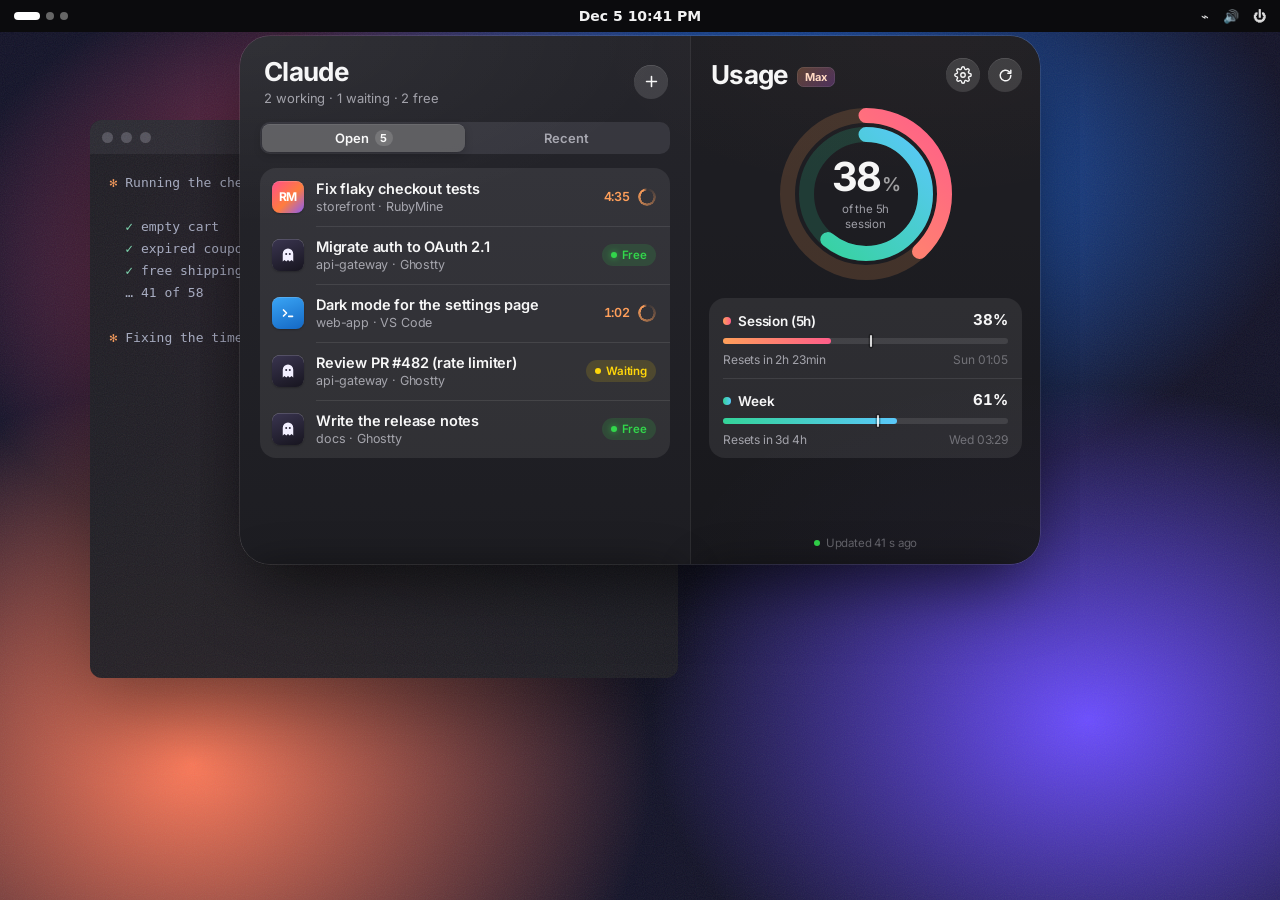
==== tools/stage.html @ d43f77fe "Claude Dock 1.0.0 Island under the GNOME top bar that opens a panel with every running Claude Code s" ====
<!doctype html>
<!--
  Palco pros prints do README: papel de parede + top bar do GNOME + o dock com dados fictícios.
  Sirva a raiz do repo (python3 -m http.server) e abra:
    tools/stage.html?lang=en&view=live        (view: live | recent | sheet | settings | closed)
    tools/stage.html?lang=pt&q=api
-->
<html>
<head>
<meta charset="utf-8">
<title>Claude Dock stage</title>
<style>
  html, body { margin: 0; width: 100%; height: 100%; overflow: hidden; }
  body {
    font-family: "Ubuntu Sans", "Ubuntu", system-ui, sans-serif;
    background:
      radial-gradient(60% 70% at 15% 85%, #ff7a59 0%, transparent 60%),
      radial-gradient(55% 60% at 85% 80%, #6b4dff 0%, transparent 62%),
      radial-gradient(70% 60% at 60% 20%, #1f6feb 0%, transparent 60%),
      radial-gradient(50% 50% at 30% 30%, #c2416a 0%, transparent 70%),
      #121228;
  }
  body::after { /* grão leve */
    content: ""; position: fixed; inset: 0; pointer-events: none; opacity: .18;
    background-image: url("data:image/svg+xml;utf8,<svg xmlns='http://www.w3.org/2000/svg' width='160' height='160'><filter id='n'><feTurbulence type='fractalNoise' baseFrequency='.9' numOctaves='2' stitchTiles='stitch'/></filter><rect width='100%' height='100%' filter='url(%23n)' opacity='.5'/></svg>");
  }
  body.no-grain::after { display: none; }
  .topbar {
    position: fixed; top: 0; left: 0; right: 0; height: 32px; z-index: 1;
    background: #0b0b0d; color: #f2f2f2;
    display: flex; align-items: center; justify-content: space-between;
    padding: 0 14px; font-size: 14px; font-weight: 600;
  }
  .topbar .ws { display: flex; gap: 6px; align-items: center; }
  .topbar .ws i { width: 8px; height: 8px; border-radius: 4px; background: #666; }
  .topbar .ws i:first-child { width: 26px; background: #fff; }
  .topbar .clock { position: absolute; left: 50%; transform: translateX(-50%); }
  .topbar .tray { display: flex; gap: 14px; opacity: .9; font-size: 13px; }
  /* janela de fundo, só pra dar contexto */
  .bgwin {
    position: fixed; left: 7%; top: 120px; width: 46%; height: 62%;
    border-radius: 12px; background: #1e1e24; box-shadow: 0 30px 80px rgba(0,0,0,.45);
    overflow: hidden; opacity: .96;
  }
  .bgwin .bar { height: 34px; background: #2a2a31; display: flex; align-items: center; gap: 8px; padding: 0 12px; }
  .bgwin .bar i { width: 11px; height: 11px; border-radius: 50%; background: #55555e; }
  .bgwin pre { margin: 0; padding: 18px 20px; color: #a9b1c6; font: 13px/1.7 "JetBrains Mono", "Ubuntu Mono", monospace; }
  .bgwin pre b { color: #ff9f5a; font-weight: 500; } .bgwin pre em { color: #7ee0b5; font-style: normal; }
  iframe {
    position: fixed; top: 32px; left: 50%; margin-left: -440px;
    width: 880px; height: 720px; border: 0; z-index: 2; background: transparent;
  }
</style>
</head>
<body>
  <div class="topbar">
    <div class="ws"><i></i><i></i><i></i></div>
    <div class="clock" id="clock"></div>
    <div class="tray"><span>⌁</span><span>🔊</span><span>⏻</span></div>
  </div>
  <div class="bgwin">
    <div class="bar"><i></i><i></i><i></i></div>
    <pre id="code"></pre>
  </div>
  <iframe id="dock" allowtransparency="true"></iframe>
<script>
  const p = new URLSearchParams(location.search);
  if (p.get("grain") === "0") document.body.classList.add("no-grain"); // GIF: sem granulado comprime muito melhor
  const lang = p.get("lang") || "en";
  const now = new Date();
  const loc = lang === "pt" ? "pt-BR" : "en-US";
  document.getElementById("clock").textContent =
    now.toLocaleDateString(loc, { month: "short", day: "numeric" }).replace(".", "") + "  " +
    now.toLocaleTimeString(loc, { hour: "2-digit", minute: "2-digit" });
  document.getElementById("code").innerHTML = lang === "pt"
    ? "<b>✻</b> Rodando os testes do checkout…\n\n  <em>✓</em> carrinho vazio\n  <em>✓</em> cupom expirado\n  <em>✓</em> frete grátis acima de R$ 200\n  … 41 de 58\n\n<b>✻</b> Corrigindo o timeout no mock do gateway"
    : "<b>✻</b> Running the checkout tests…\n\n  <em>✓</em> empty cart\n  <em>✓</em> expired coupon\n  <em>✓</em> free shipping over $50\n  … 41 of 58\n\n<b>✻</b> Fixing the timeout in the gateway mock";
  const q = new URLSearchParams({ lang });
  const view = p.get("view") || "live";
  if (view === "closed") q.set("closed", "1"); else if (view !== "live") q.set("view", view);
  if (p.get("q")) q.set("q", p.get("q"));
  document.getElementById("dock").src = "../claude_dock/ui/index.html?" + q;
</script>
</body>
</html>
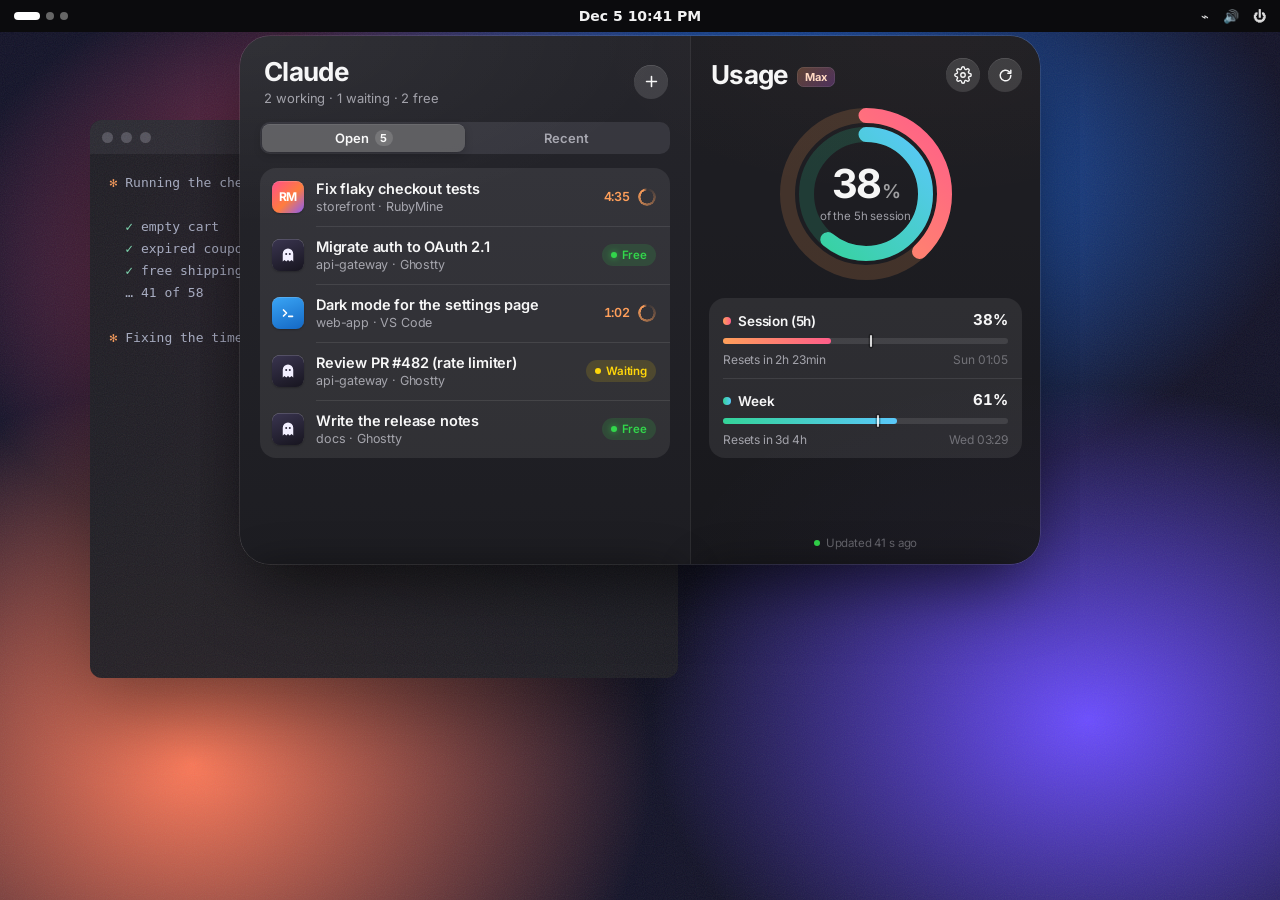
==== commit bb6319d7: "Update alerts, centered icon, README emojis - Checks GitHub for a new release on start and every 6 h" ====
--- a/tools/stage.html
+++ b/tools/stage.html
@@ -79,6 +79,7 @@
   const view = p.get("view") || "live";
   if (view === "closed") q.set("closed", "1"); else if (view !== "live") q.set("view", view);
   if (p.get("q")) q.set("q", p.get("q"));
+  if (p.get("update")) q.set("update", "1");
   document.getElementById("dock").src = "../claude_dock/ui/index.html?" + q;
 </script>
 </body>
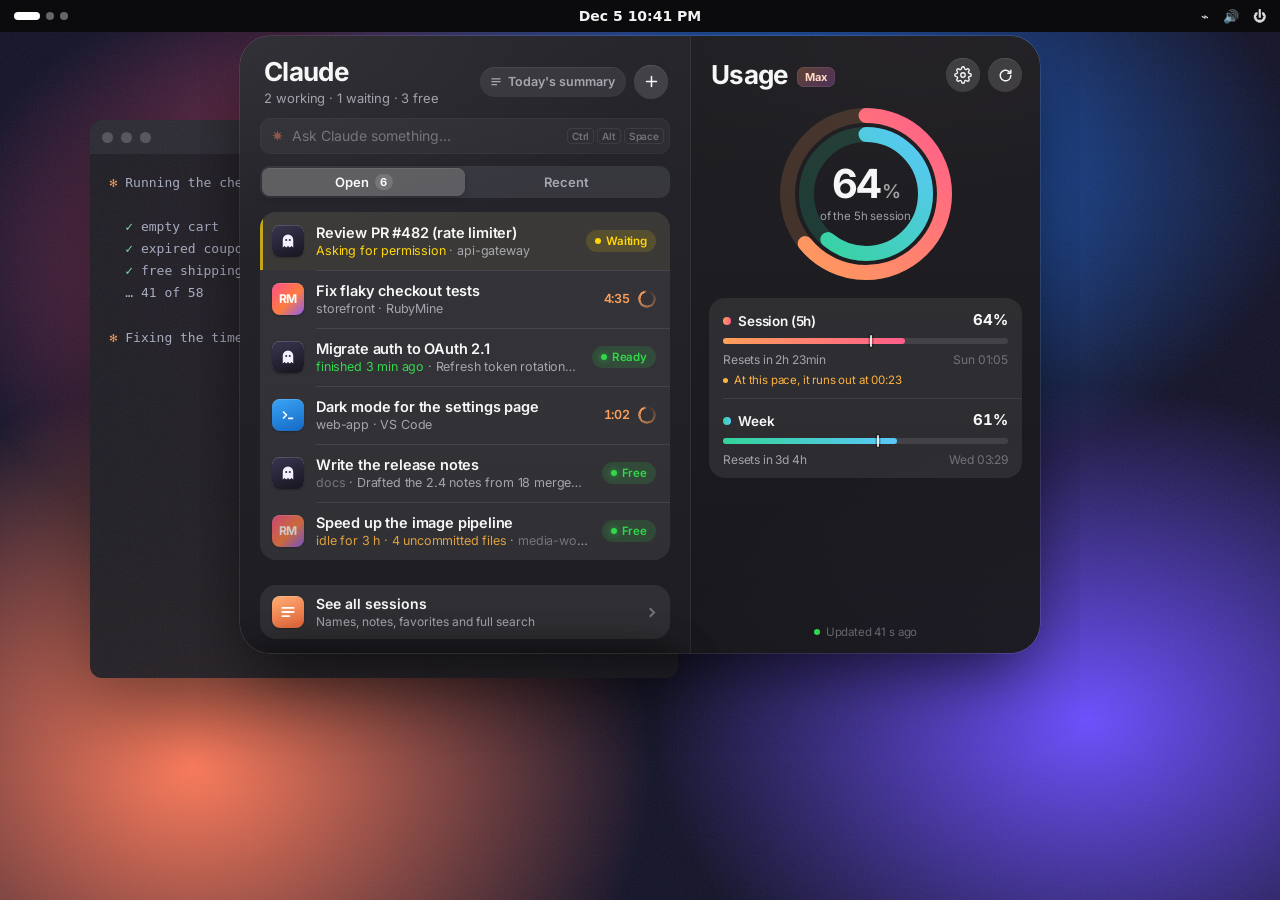
==== commit 4a274c8c: "Claude Dock 1.3.0: alerts, quick command and daily summary - Alerts when a session needs you or fini" ====
--- a/tools/stage.html
+++ b/tools/stage.html
@@ -2,7 +2,8 @@
 <!--
   Palco pros prints do README: papel de parede + top bar do GNOME + o dock com dados fictícios.
   Sirva a raiz do repo (python3 -m http.server) e abra:
-    tools/stage.html?lang=en&view=live        (view: live | recent | sheet | settings | closed)
+    tools/stage.html?lang=en&view=live        (view: live | recent | sheet | summary | closed)
+    tools/stage.html?lang=en&ask=running      (comando rápido: stream | running | done | focus)
     tools/stage.html?lang=pt&q=api
 -->
 <html>
@@ -80,6 +81,7 @@
   if (view === "closed") q.set("closed", "1"); else if (view !== "live") q.set("view", view);
   if (p.get("q")) q.set("q", p.get("q"));
   if (p.get("update")) q.set("update", "1");
+  if (p.get("ask")) q.set("ask", p.get("ask"));
   document.getElementById("dock").src = "../claude_dock/ui/index.html?" + q;
 </script>
 </body>
